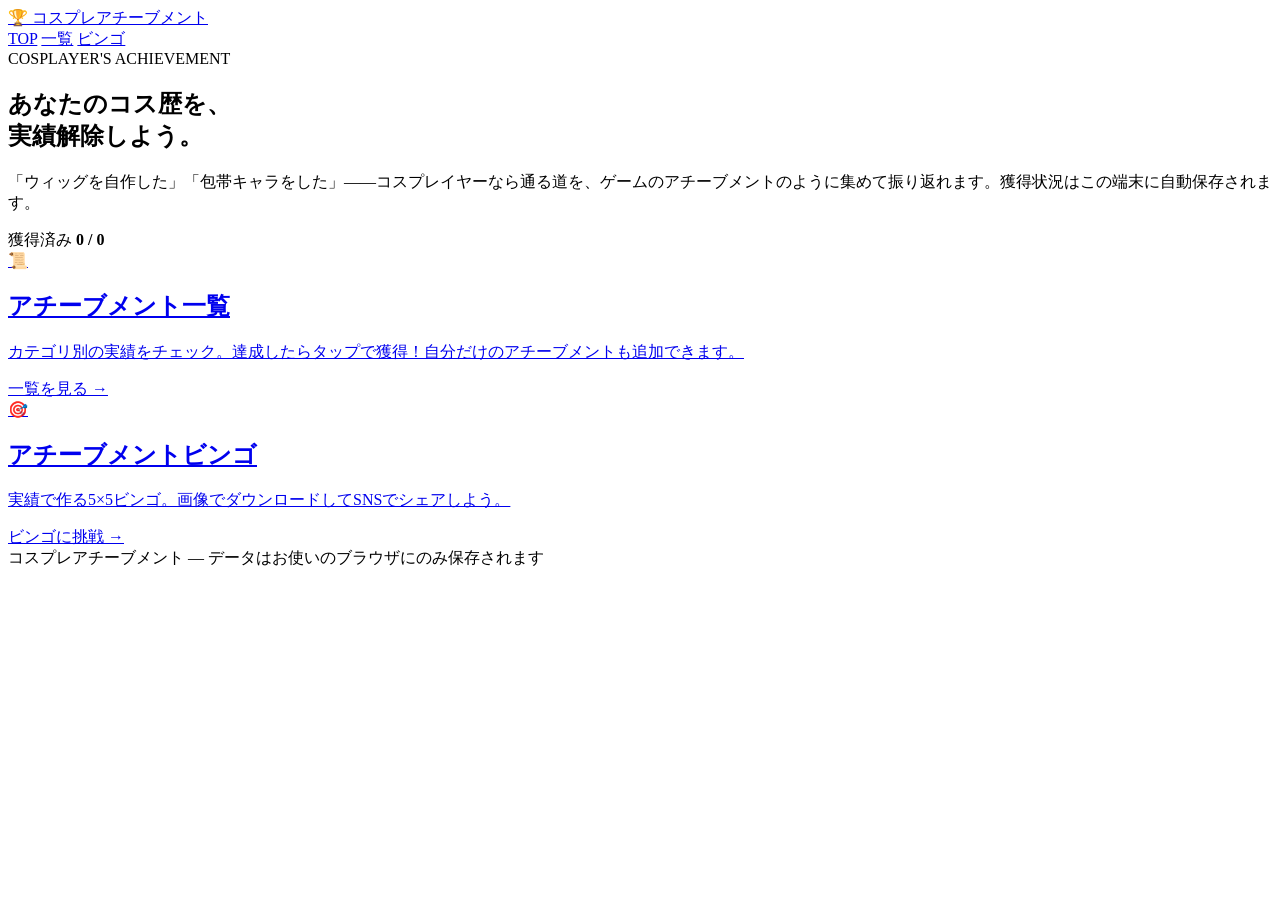
==== index.html @ 164a9724 "Create index.html" ====
<!DOCTYPE html>
<html lang="ja">
<head>
<meta charset="UTF-8">
<meta name="viewport" content="width=device-width, initial-scale=1.0">
<title>コスプレアチーブメント</title>
<meta name="description" content="コスプレイヤーの経験をゲームの実績のように解除して記録するサイト">
<link rel="stylesheet" href="css/style.css">
</head>
<body>

<header class="site-header">
  <div class="inner">
    <a href="index.html" class="logo">🏆 <span class="mark">コスプレアチーブメント</span></a>
    <nav class="nav">
      <a href="index.html" class="active">TOP</a>
      <a href="achievements.html">一覧</a>
      <a href="bingo.html">ビンゴ</a>
    </nav>
    <span class="progress-badge" id="progressBadge"></span>
  </div>
</header>

<main class="container">
  <section class="hero">
    <span class="badge">COSPLAYER'S ACHIEVEMENT</span>
    <h1>あなたのコス歴を、<br><span class="grad">実績解除</span>しよう。</h1>
    <p class="lead">「ウィッグを自作した」「包帯キャラをした」——コスプレイヤーなら通る道を、ゲームのアチーブメントのように集めて振り返れます。獲得状況はこの端末に自動保存されます。</p>

    <div class="hero-progress">
      <div class="bar-wrap"><div class="bar" id="heroBar" style="width:0%"></div></div>
      <div class="label">獲得済み <strong id="heroCount">0 / 0</strong></div>
    </div>
  </section>

  <section class="menu-cards">
    <a href="achievements.html" class="menu-card">
      <div class="icon">📜</div>
      <h2>アチーブメント一覧</h2>
      <p>カテゴリ別の実績をチェック。達成したらタップで獲得！自分だけのアチーブメントも追加できます。</p>
      <span class="go">一覧を見る →</span>
    </a>
    <a href="bingo.html" class="menu-card">
      <div class="icon">🎯</div>
      <h2>アチーブメントビンゴ</h2>
      <p>実績で作る5×5ビンゴ。画像でダウンロードしてSNSでシェアしよう。</p>
      <span class="go">ビンゴに挑戦 →</span>
    </a>
  </section>

  <section class="recent-unlocks" id="recentSection" hidden>
    <h3>🌟 最近獲得したアチーブメント</h3>
    <div class="recent-list" id="recentList"></div>
  </section>
</main>

<footer class="site-footer">コスプレアチーブメント — データはお使いのブラウザにのみ保存されます</footer>

<script src="js/achievements-data.js"></script>
<script src="js/app.js"></script>
<script>
  renderProgressBadge(document.getElementById("progressBadge"));

  const p = getProgress();
  document.getElementById("heroBar").style.width = p.pct + "%";
  document.getElementById("heroCount").textContent = `${p.done} / ${p.total}（${p.pct}%）`;

  // 最近の獲得（新しい順に5件）
  const map = getUnlockedMap();
  const recent = Object.entries(map)
    .sort((a, b) => b[1] - a[1])
    .slice(0, 5)
    .map(([id]) => findAchievement(id))
    .filter(Boolean);
  if (recent.length) {
    document.getElementById("recentSection").hidden = false;
    document.getElementById("recentList").innerHTML = recent
      .map(a => `<span class="recent-chip">${a.icon} ${a.title}</span>`)
      .join("");
  }
</script>
</body>
</html>
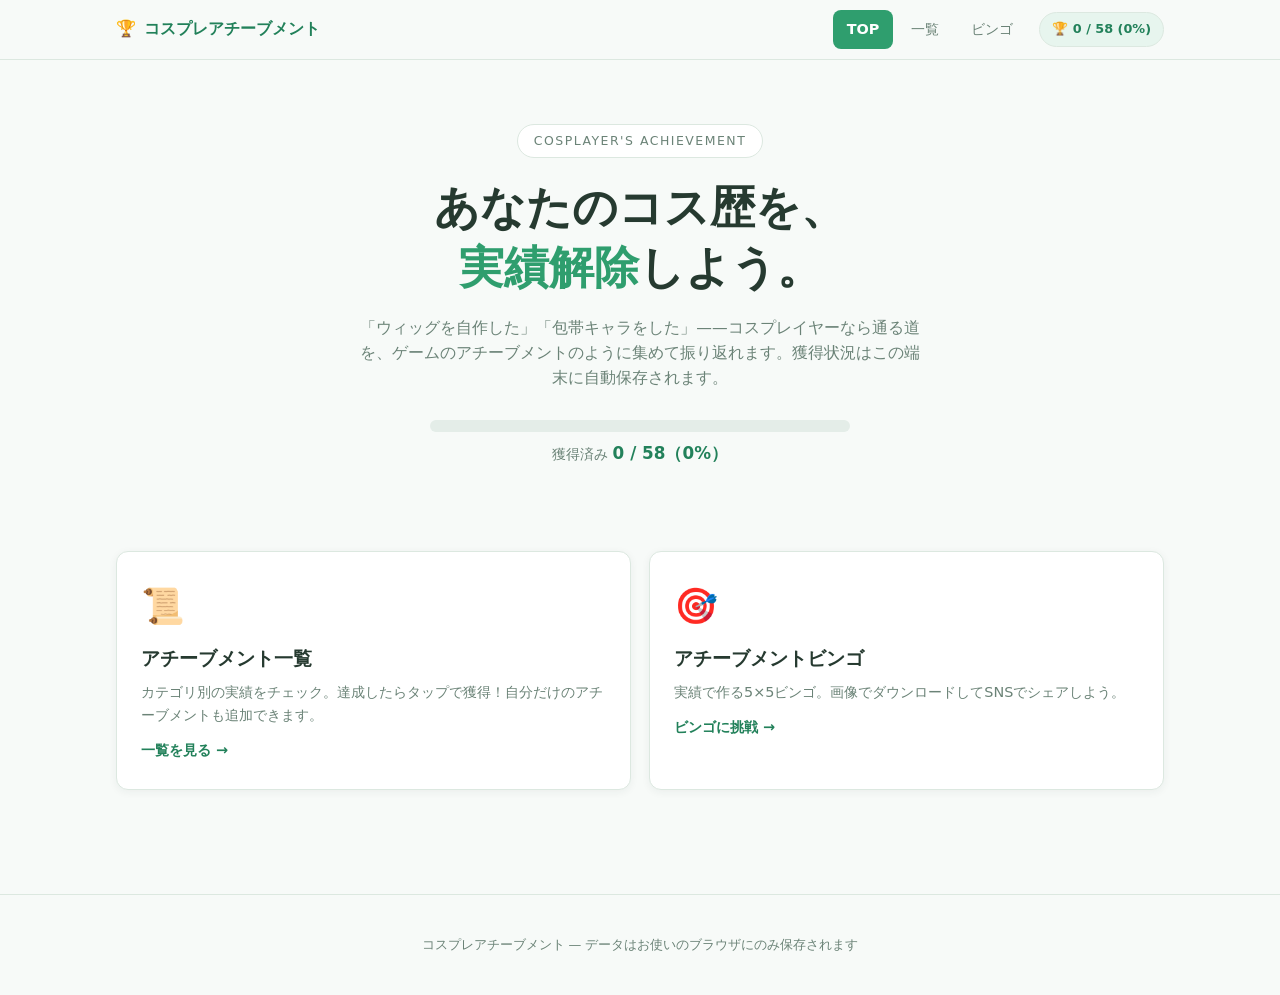
==== commit a556ab51: "Add files via upload" ====
--- a/index.html
+++ b/index.html
@@ -3,7 +3,7 @@
 <head>
 <meta charset="UTF-8">
 <meta name="viewport" content="width=device-width, initial-scale=1.0">
-<title>コスプレアチーブメント</title>
+<title>コスプレアチーブメント | あなたのコス歴を実績解除</title>
 <meta name="description" content="コスプレイヤーの経験をゲームの実績のように解除して記録するサイト">
 <link rel="stylesheet" href="css/style.css">
 </head>
--- a/css/style.css
+++ b/css/style.css
@@ -0,0 +1,244 @@
+/* ============================================
+   コスプレアチーブメント 共通スタイル
+   シンプル・緑基調 / レスポンシブ（PC・タブレット・スマホ）
+   ============================================ */
+:root {
+  --bg: #f7faf8;
+  --bg-card: #ffffff;
+  --border: #dce8e0;
+  --text: #263a30;
+  --text-dim: #6b8377;
+  --green: #2f9e6e;
+  --green-dark: #22815a;
+  --green-light: #e7f5ee;
+  --radius: 12px;
+  --shadow: 0 2px 8px rgba(38, 58, 48, .06);
+}
+
+* { margin: 0; padding: 0; box-sizing: border-box; }
+html { -webkit-text-size-adjust: 100%; }
+body {
+  font-family: "Hiragino Kaku Gothic ProN", "Yu Gothic UI", "Meiryo", system-ui, sans-serif;
+  background: var(--bg);
+  color: var(--text);
+  min-height: 100vh;
+  line-height: 1.6;
+}
+a { color: inherit; text-decoration: none; }
+button { font-family: inherit; cursor: pointer; }
+
+.container { max-width: 1080px; margin: 0 auto; padding: 0 16px 64px; }
+
+/* ---------- ヘッダー ---------- */
+.site-header {
+  position: sticky; top: 0; z-index: 50;
+  background: rgba(247, 250, 248, .92);
+  backdrop-filter: blur(8px);
+  border-bottom: 1px solid var(--border);
+}
+.site-header .inner {
+  max-width: 1080px; margin: 0 auto; padding: 10px 16px;
+  display: flex; align-items: center; gap: 12px; flex-wrap: wrap;
+}
+.logo { font-weight: 800; font-size: 1.02rem; display: flex; align-items: center; gap: 8px; }
+.logo .mark { color: var(--green-dark); }
+.nav { display: flex; gap: 4px; margin-left: auto; flex-wrap: wrap; }
+.nav a {
+  padding: 8px 14px; border-radius: 8px; font-size: .9rem; color: var(--text-dim);
+  transition: .2s;
+}
+.nav a:hover { color: var(--green-dark); background: var(--green-light); }
+.nav a.active { color: #fff; background: var(--green); font-weight: 700; }
+.progress-badge {
+  font-size: .8rem; padding: 6px 12px; border-radius: 999px;
+  background: var(--green-light); border: 1px solid var(--border); color: var(--green-dark);
+  white-space: nowrap; font-weight: 700;
+}
+
+/* ---------- ヒーロー（TOP） ---------- */
+.hero { text-align: center; padding: 64px 16px 44px; }
+.hero .badge {
+  display: inline-block; font-size: .78rem; letter-spacing: .12em;
+  padding: 6px 16px; border-radius: 999px; border: 1px solid var(--border);
+  color: var(--text-dim); margin-bottom: 20px; background: #fff;
+}
+.hero h1 { font-size: clamp(1.7rem, 5vw, 2.8rem); font-weight: 900; line-height: 1.35; }
+.hero h1 .grad { color: var(--green); }
+.hero p.lead { color: var(--text-dim); margin: 16px auto 0; max-width: 560px; font-size: .98rem; }
+
+.hero-progress { max-width: 420px; margin: 30px auto 0; }
+.hero-progress .bar-wrap {
+  height: 12px; border-radius: 999px; background: #e4ede8;
+  overflow: hidden;
+}
+.hero-progress .bar { height: 100%; background: var(--green); border-radius: 999px; transition: width .6s ease; }
+.hero-progress .label { margin-top: 8px; font-size: .9rem; color: var(--text-dim); }
+.hero-progress .label strong { color: var(--green-dark); font-size: 1.05rem; }
+
+/* ---------- TOPカード ---------- */
+.menu-cards {
+  display: grid; grid-template-columns: repeat(2, 1fr); gap: 18px; margin-top: 40px;
+}
+.menu-card {
+  display: block; background: var(--bg-card); border: 1px solid var(--border);
+  border-radius: var(--radius); padding: 26px 24px; box-shadow: var(--shadow);
+  transition: transform .2s, border-color .2s;
+}
+.menu-card:hover { transform: translateY(-3px); border-color: var(--green); }
+.menu-card .icon { font-size: 2.2rem; }
+.menu-card h2 { margin: 10px 0 6px; font-size: 1.2rem; }
+.menu-card p { color: var(--text-dim); font-size: .9rem; }
+.menu-card .go { display: inline-block; margin-top: 12px; color: var(--green-dark); font-weight: 700; font-size: .9rem; }
+
+.recent-unlocks { margin-top: 52px; }
+.recent-unlocks h3 { font-size: 1rem; color: var(--text-dim); margin-bottom: 12px; }
+.recent-list { display: flex; gap: 10px; flex-wrap: wrap; }
+.recent-chip {
+  display: flex; align-items: center; gap: 8px; padding: 8px 14px;
+  background: var(--green-light); border: 1px solid var(--green); border-radius: 999px;
+  font-size: .86rem; color: var(--green-dark); font-weight: 700;
+}
+
+/* ---------- ページタイトル ---------- */
+.page-head { padding: 36px 0 8px; }
+.page-head h1 { font-size: clamp(1.4rem, 4vw, 2rem); font-weight: 900; }
+.page-head p { color: var(--text-dim); margin-top: 6px; font-size: .93rem; }
+
+/* ---------- フィルタ ---------- */
+.filters { display: flex; gap: 8px; flex-wrap: wrap; margin: 18px 0 8px; }
+.filter-btn {
+  padding: 7px 14px; border-radius: 999px; border: 1px solid var(--border);
+  background: #fff; color: var(--text-dim); font-size: .85rem; transition: .2s;
+}
+.filter-btn:hover { color: var(--green-dark); border-color: var(--green); }
+.filter-btn.active { background: var(--green); color: #fff; border-color: var(--green); font-weight: 700; }
+
+/* ---------- アチーブメントグリッド ---------- */
+.cat-section { margin-top: 26px; }
+.cat-title { font-size: 1.02rem; margin-bottom: 12px; display: flex; align-items: center; gap: 8px; }
+.cat-title .count { color: var(--text-dim); font-size: .84rem; font-weight: 400; }
+
+.ach-grid {
+  display: grid; gap: 12px;
+  grid-template-columns: repeat(auto-fill, minmax(220px, 1fr));
+}
+.ach-card {
+  position: relative; text-align: left; width: 100%; cursor: pointer; user-select: none;
+  background: var(--bg-card); border: 1px solid var(--border); border-radius: var(--radius);
+  padding: 15px; color: var(--text); transition: transform .15s, border-color .2s;
+  display: flex; gap: 12px; align-items: flex-start; box-shadow: var(--shadow);
+}
+.ach-card:hover { transform: translateY(-2px); border-color: var(--green); }
+.ach-card .icon {
+  font-size: 1.7rem; width: 48px; height: 48px; flex: none;
+  display: flex; align-items: center; justify-content: center;
+  background: var(--bg); border-radius: 10px;
+  filter: grayscale(1) opacity(.45); transition: .3s;
+}
+.ach-card .title { font-weight: 800; font-size: .95rem; }
+.ach-card .desc { color: var(--text-dim); font-size: .82rem; margin-top: 2px; }
+.ach-card .date { color: var(--green-dark); font-size: .74rem; margin-top: 5px; display: none; font-weight: 700; }
+
+.ach-card.unlocked { border-color: var(--green); background: var(--green-light); }
+.ach-card.unlocked .icon { filter: none; background: #fff; }
+.ach-card.unlocked .date { display: block; }
+.ach-card.unlocked::after {
+  content: "✓"; position: absolute; top: 10px; right: 12px;
+  color: var(--green); font-weight: 900;
+}
+.ach-card.just-unlocked { animation: pop .5s ease; }
+@keyframes pop {
+  0% { transform: scale(1); }
+  40% { transform: scale(1.05); }
+  100% { transform: scale(1); }
+}
+.ach-card .del-btn {
+  position: absolute; bottom: 8px; right: 10px;
+  background: none; border: none; color: var(--text-dim); font-size: .74rem;
+}
+.ach-card .del-btn:hover { color: #c0392b; }
+
+/* ---------- 追加フォーム ---------- */
+.add-box {
+  margin-top: 36px; background: var(--bg-card); border: 1px dashed var(--green);
+  border-radius: var(--radius); padding: 20px;
+}
+.add-box h3 { font-size: 1.02rem; margin-bottom: 4px; }
+.add-box p.hint { color: var(--text-dim); font-size: .84rem; margin-bottom: 14px; }
+.add-form { display: grid; gap: 10px; grid-template-columns: 90px 1fr 1fr auto; }
+.add-form input {
+  background: #fff; border: 1px solid var(--border); color: var(--text);
+  border-radius: 8px; padding: 10px 12px; font-size: .92rem; font-family: inherit;
+}
+.add-form input:focus { outline: none; border-color: var(--green); }
+.btn {
+  border: none; border-radius: 8px; padding: 10px 20px; font-weight: 700; font-size: .92rem;
+  background: var(--green); color: #fff; transition: background .2s;
+}
+.btn:hover { background: var(--green-dark); }
+.btn.ghost { background: #fff; border: 1px solid var(--border); color: var(--text); }
+.btn.ghost:hover { border-color: var(--green); color: var(--green-dark); background: #fff; }
+
+/* ---------- ビンゴ ---------- */
+.bingo-wrap { display: grid; gap: 24px; grid-template-columns: 1fr 300px; margin-top: 22px; align-items: start; }
+.bingo-board-outer {
+  background: var(--bg-card); border: 1px solid var(--border); border-radius: var(--radius);
+  padding: 18px; box-shadow: var(--shadow);
+}
+.bingo-title-row { display: flex; justify-content: space-between; align-items: baseline; margin-bottom: 12px; flex-wrap: wrap; gap: 6px; }
+.bingo-title-row h2 { font-size: 1.05rem; }
+.bingo-lines { color: var(--green-dark); font-weight: 800; font-size: .95rem; }
+
+.bingo-grid { display: grid; grid-template-columns: repeat(5, 1fr); gap: 6px; }
+.bingo-cell {
+  aspect-ratio: 1; border-radius: 8px; border: 1px solid var(--border);
+  background: var(--bg); padding: 4px; display: flex; flex-direction: column;
+  align-items: center; justify-content: center; text-align: center; gap: 2px;
+  color: var(--text-dim); transition: .2s; overflow: hidden;
+}
+.bingo-cell .c-icon { font-size: clamp(1rem, 3.4vw, 1.4rem); filter: grayscale(1) opacity(.5); }
+.bingo-cell .c-title { font-size: clamp(.5rem, 1.7vw, .68rem); line-height: 1.25; font-weight: 700; word-break: break-word; }
+.bingo-cell.done { background: var(--green-light); border-color: var(--green); color: var(--text); }
+.bingo-cell.done .c-icon { filter: none; }
+.bingo-cell.free { background: var(--green); color: #fff; border: none; font-weight: 900; }
+.bingo-cell.free .c-icon { filter: none; }
+.bingo-cell:not(.free) { cursor: pointer; }
+.bingo-cell:not(.free):hover { border-color: var(--green); }
+
+.bingo-side { display: flex; flex-direction: column; gap: 12px; }
+.bingo-side .panel {
+  background: var(--bg-card); border: 1px solid var(--border); border-radius: var(--radius); padding: 18px;
+  box-shadow: var(--shadow);
+}
+.bingo-side h3 { font-size: .96rem; margin-bottom: 8px; }
+.bingo-side .panel p { color: var(--text-dim); font-size: .84rem; margin-bottom: 10px; }
+.bingo-side .btn { width: 100%; margin-top: 8px; }
+.share-x { background: #1c1c1c; }
+.share-x:hover { background: #000; }
+
+/* ---------- トースト ---------- */
+.toast {
+  position: fixed; left: 50%; bottom: 28px; transform: translateX(-50%) translateY(20px);
+  background: var(--green-dark); color: #fff; font-weight: 700; font-size: .92rem;
+  padding: 12px 22px; border-radius: 999px; box-shadow: 0 4px 16px rgba(38,58,48,.25);
+  opacity: 0; pointer-events: none; transition: .3s; z-index: 100; max-width: 90vw; text-align: center;
+}
+.toast.show { opacity: 1; transform: translateX(-50%) translateY(0); }
+
+/* ---------- フッター ---------- */
+.site-footer { text-align: center; color: var(--text-dim); font-size: .8rem; padding: 40px 16px; border-top: 1px solid var(--border); margin-top: 40px; }
+
+/* ---------- レスポンシブ ---------- */
+@media (max-width: 900px) {
+  .bingo-wrap { grid-template-columns: 1fr; }
+  .add-form { grid-template-columns: 90px 1fr; }
+  .add-form input.f-desc { grid-column: 1 / -1; }
+  .add-form .btn { grid-column: 1 / -1; }
+}
+@media (max-width: 600px) {
+  .menu-cards { grid-template-columns: 1fr; }
+  .hero { padding: 44px 12px 28px; }
+  .ach-grid { grid-template-columns: 1fr; }
+  .nav a { padding: 7px 10px; font-size: .82rem; }
+  .progress-badge { display: none; }
+}
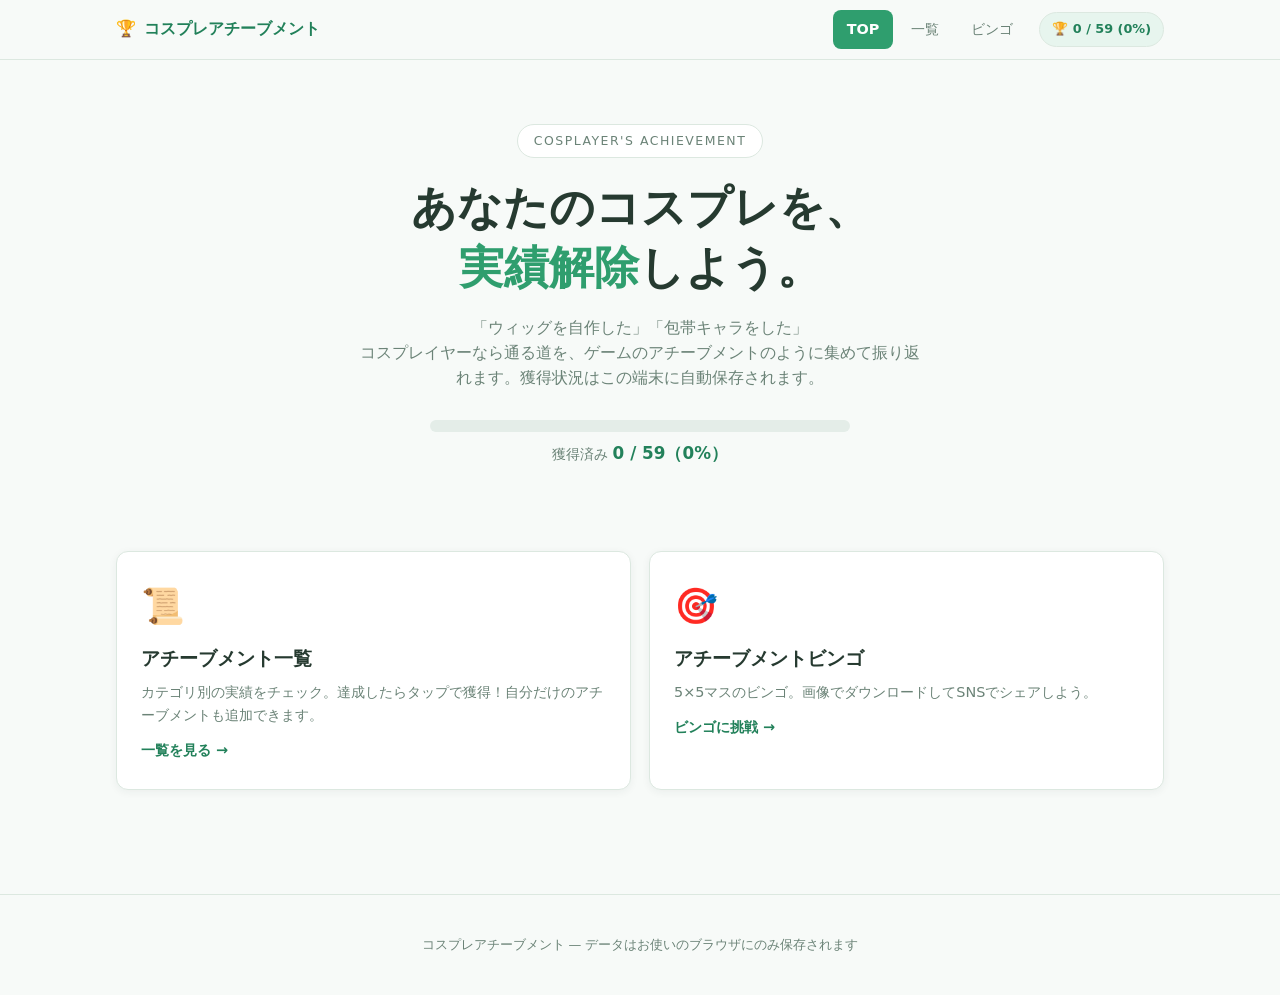
==== commit 7b6dac93: "Update index.html" ====
--- a/index.html
+++ b/index.html
@@ -3,7 +3,7 @@
 <head>
 <meta charset="UTF-8">
 <meta name="viewport" content="width=device-width, initial-scale=1.0">
-<title>コスプレアチーブメント | あなたのコス歴を実績解除</title>
+<title>コスプレアチーブメント | あなたのコスプレを実績解除</title>
 <meta name="description" content="コスプレイヤーの経験をゲームの実績のように解除して記録するサイト">
 <link rel="stylesheet" href="css/style.css">
 </head>
@@ -24,8 +24,8 @@
 <main class="container">
   <section class="hero">
     <span class="badge">COSPLAYER'S ACHIEVEMENT</span>
-    <h1>あなたのコス歴を、<br><span class="grad">実績解除</span>しよう。</h1>
-    <p class="lead">「ウィッグを自作した」「包帯キャラをした」——コスプレイヤーなら通る道を、ゲームのアチーブメントのように集めて振り返れます。獲得状況はこの端末に自動保存されます。</p>
+    <h1>あなたのコスプレを、<br><span class="grad">実績解除</span>しよう。</h1>
+    <p class="lead">「ウィッグを自作した」「包帯キャラをした」</br>コスプレイヤーなら通る道を、ゲームのアチーブメントのように集めて振り返れます。獲得状況はこの端末に自動保存されます。</p>
 
     <div class="hero-progress">
       <div class="bar-wrap"><div class="bar" id="heroBar" style="width:0%"></div></div>
@@ -43,7 +43,7 @@
     <a href="bingo.html" class="menu-card">
       <div class="icon">🎯</div>
       <h2>アチーブメントビンゴ</h2>
-      <p>実績で作る5×5ビンゴ。画像でダウンロードしてSNSでシェアしよう。</p>
+      <p>5×5マスのビンゴ。画像でダウンロードしてSNSでシェアしよう。</p>
       <span class="go">ビンゴに挑戦 →</span>
     </a>
   </section>
